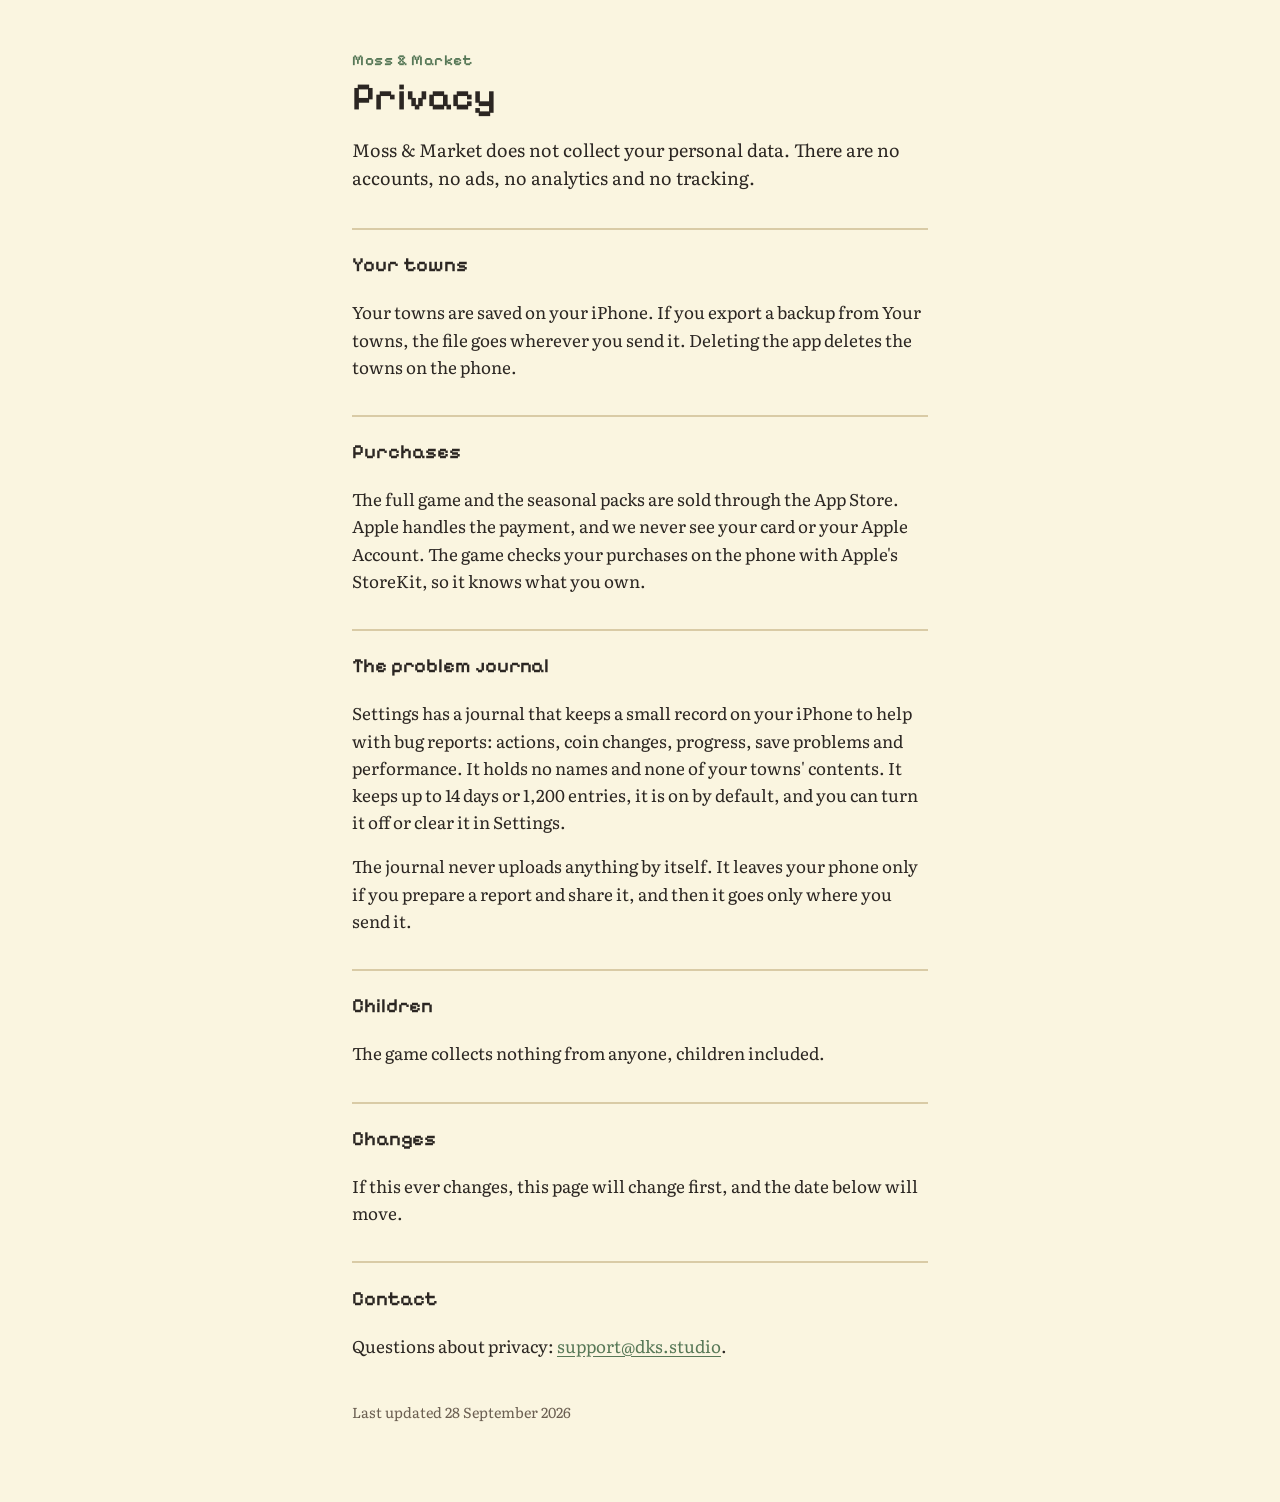
==== privacy.html @ 93df582d "Support and privacy pages for Moss & Market Co-Authored-By: Claude Opus 5.5 <noreply@anthropic.com>" ====
<!doctype html>
<html lang="en">
<head>
<meta charset="utf-8">
<meta name="viewport" content="width=device-width, initial-scale=1">
<title>Moss &amp; Market privacy</title>
<meta name="description" content="What Moss & Market keeps, where it keeps it, and what leaves your iPhone.">
<link rel="preconnect" href="https://fonts.googleapis.com">
<link rel="preconnect" href="https://fonts.gstatic.com" crossorigin>
<link href="https://fonts.googleapis.com/css2?family=Pixelify+Sans:wght@500;600&family=Literata:opsz,wght@7..72,400;7..72,600&display=swap" rel="stylesheet">
<link rel="stylesheet" href="style.css">
</head>
<body>
<main>
  <p class="eyebrow"><a href="index.html">Moss &amp; Market</a></p>
  <h1>Privacy</h1>
  <p class="lede">Moss &amp; Market does not collect your personal data. There are no accounts, no ads, no analytics and no tracking.</p>

  <h2>Your towns</h2>
  <p>Your towns are saved on your iPhone. If you export a backup from Your towns, the file goes wherever you send it. Deleting the app deletes the towns on the phone.</p>

  <h2>Purchases</h2>
  <p>The full game and the seasonal packs are sold through the App Store. Apple handles the payment, and we never see your card or your Apple Account. The game checks your purchases on the phone with Apple's StoreKit, so it knows what you own.</p>

  <h2>The problem journal</h2>
  <p>Settings has a journal that keeps a small record on your iPhone to help with bug reports: actions, coin changes, progress, save problems and performance. It holds no names and none of your towns' contents. It keeps up to 14 days or 1,200 entries, it is on by default, and you can turn it off or clear it in Settings.</p>
  <p>The journal never uploads anything by itself. It leaves your phone only if you prepare a report and share it, and then it goes only where you send it.</p>

  <h2>Children</h2>
  <p>The game collects nothing from anyone, children included.</p>

  <h2>Changes</h2>
  <p>If this ever changes, this page will change first, and the date below will move.</p>

  <h2>Contact</h2>
  <p>Questions about privacy: <a href="mailto:support@dks.studio">support@dks.studio</a>.</p>

  <p class="meta">Last updated 28 September 2026</p>
</main>
</body>
</html>
---- style.css ----
:root {
  --paper: #FAF5E0;
  --paper2: #F5E5BF;
  --ink: #2B2622;
  --muted: #6B5F52;
  --leaf: #577857;
  --rule: #D9CBA6;
}
@media (prefers-color-scheme: dark) {
  :root:not([data-theme="light"]) {
    --paper: #1F1C18;
    --paper2: #2A2620;
    --ink: #F1E8D2;
    --muted: #B9AC96;
    --leaf: #8DB582;
    --rule: #3A342C;
  }
}
:root[data-theme="dark"] {
  --paper: #1F1C18;
  --paper2: #2A2620;
  --ink: #F1E8D2;
  --muted: #B9AC96;
  --leaf: #8DB582;
  --rule: #3A342C;
}
* { box-sizing: border-box; }
body {
  margin: 0;
  background: var(--paper);
  color: var(--ink);
  font-family: "Literata", Georgia, "Times New Roman", serif;
  font-size: 17px;
  line-height: 1.6;
}
main { max-width: 38rem; margin: 0 auto; padding: 48px 16px 64px; }
h1, h2, .eyebrow { font-family: "Pixelify Sans", ui-monospace, Menlo, monospace; font-weight: 600; text-wrap: balance; }
h1 { font-size: 2.4rem; line-height: 1.1; margin: 0.2rem 0 1rem; }
h2 { font-size: 1.25rem; margin: 2.2rem 0 0.4rem; padding-top: 1.2rem; border-top: 2px solid var(--rule); }
.eyebrow { margin: 0; font-size: 0.95rem; letter-spacing: 0.04em; color: var(--leaf); }
.eyebrow a { color: inherit; text-decoration: none; }
.lede { font-size: 1.12rem; }
.meta { margin-top: 2.6rem; color: var(--muted); font-size: 0.9rem; }
a { color: var(--leaf); text-underline-offset: 3px; }
a:focus-visible { outline: 2px solid var(--leaf); outline-offset: 2px; }
ol { padding-left: 1.3rem; }
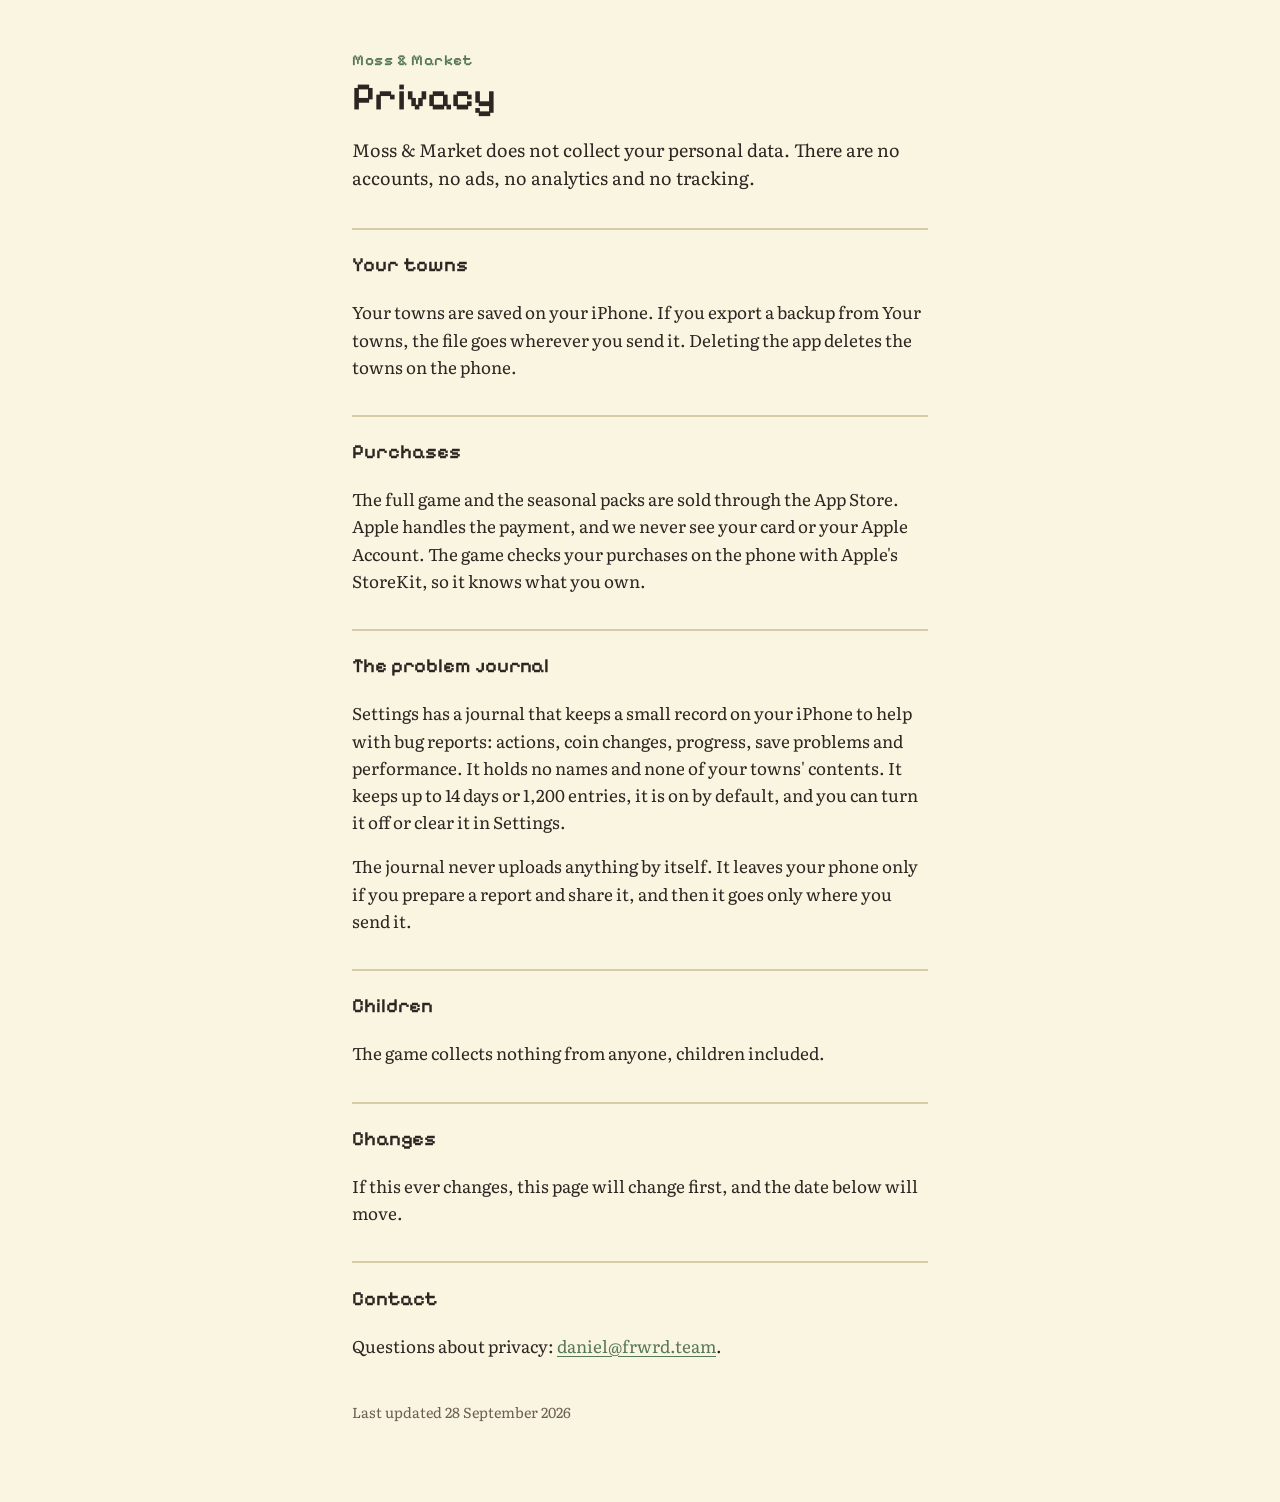
==== commit 83e383e3: "Contact address: daniel@frwrd.team Co-Authored-By: Claude Opus 5.5 <noreply@anthropic.com>" ====
--- a/privacy.html
+++ b/privacy.html
@@ -33,7 +33,7 @@
   <p>If this ever changes, this page will change first, and the date below will move.</p>
 
   <h2>Contact</h2>
-  <p>Questions about privacy: <a href="mailto:support@dks.studio">support@dks.studio</a>.</p>
+  <p>Questions about privacy: <a href="mailto:daniel@frwrd.team">daniel@frwrd.team</a>.</p>
 
   <p class="meta">Last updated 28 September 2026</p>
 </main>
